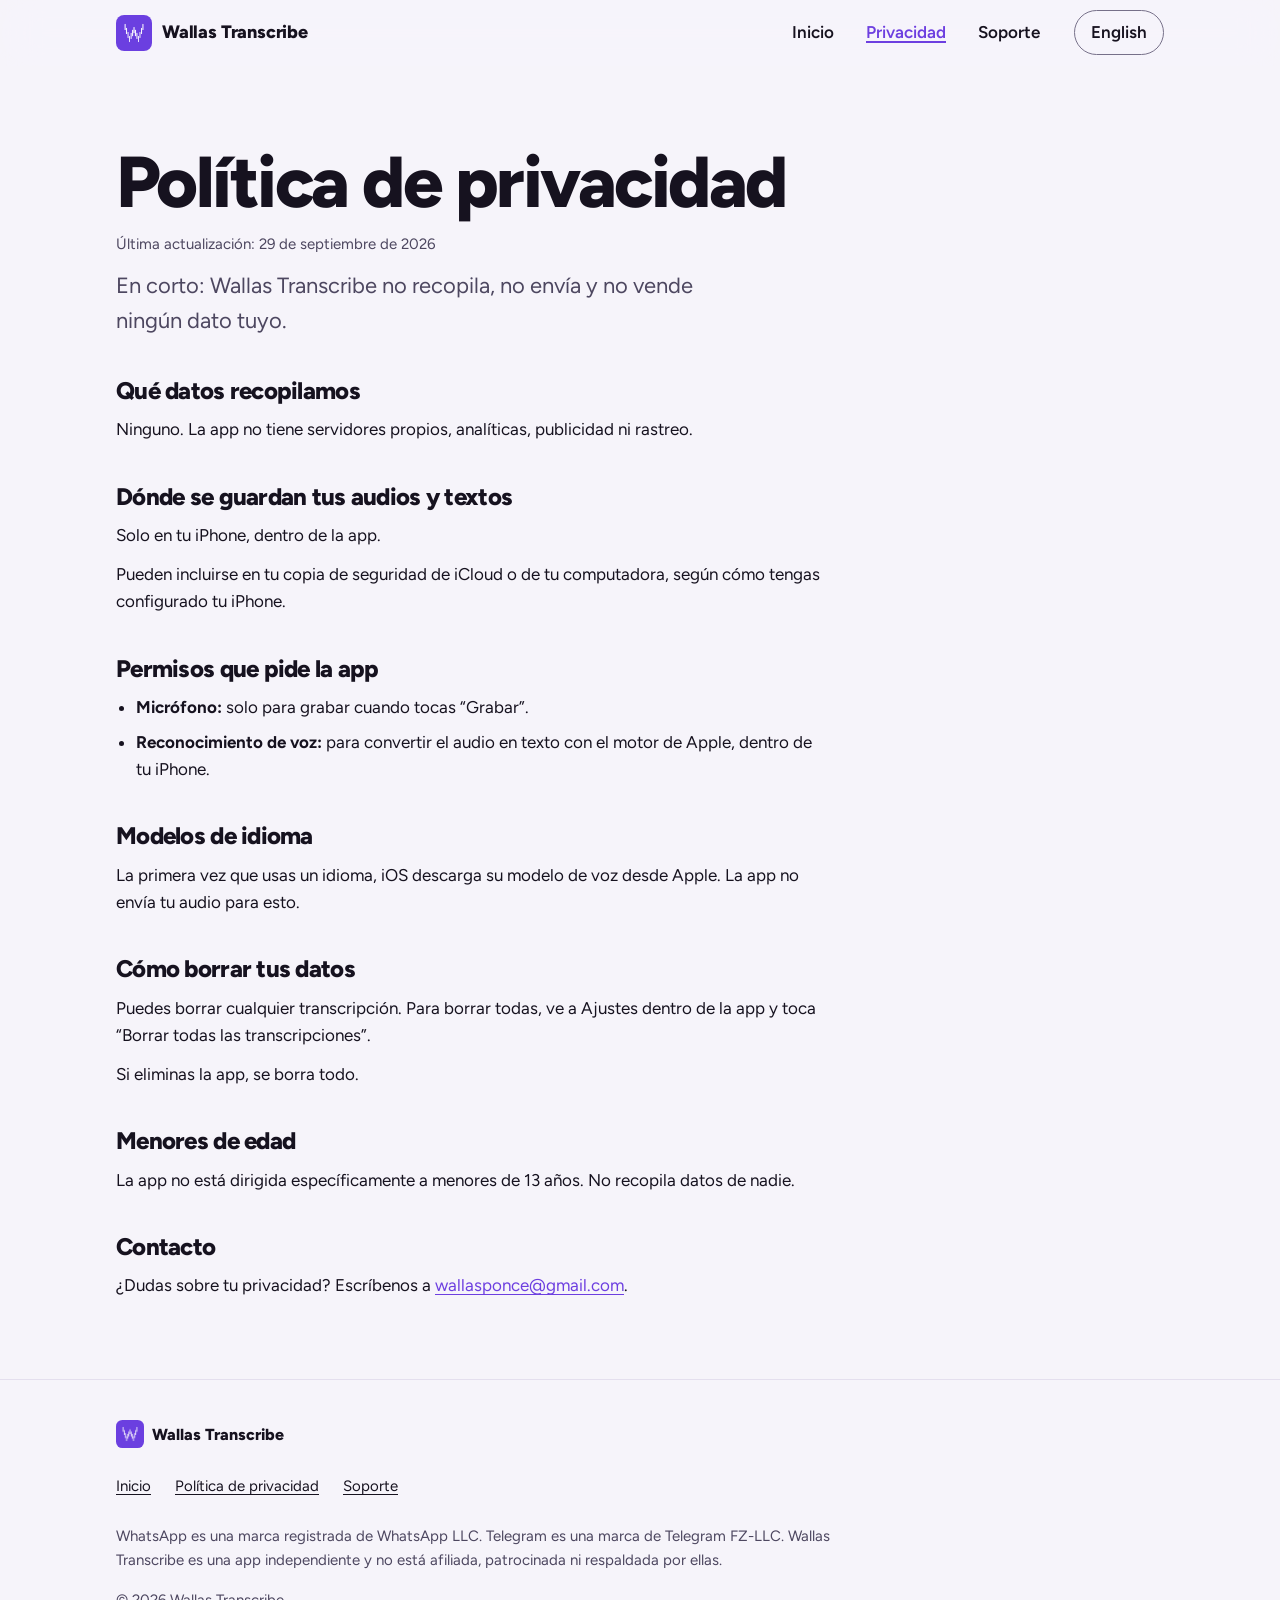
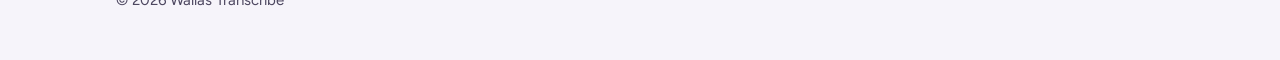
==== privacidad.html @ 0e1b8fcc "Sitio web de Wallas Transcribe Co-Authored-By: Claude Opus 5.5 <noreply@anthropic.com>" ====
<!doctype html>
<html lang="es-MX" data-title-es="Política de privacidad — Wallas Transcribe" data-title-en="Privacy policy — Wallas Transcribe">
<head>
  <meta charset="utf-8">
  <meta name="viewport" content="width=device-width, initial-scale=1">
  <title>Política de privacidad — Wallas Transcribe</title>
  <meta name="description" content="Wallas Transcribe no recopila, no envía y no vende ningún dato. Tus audios y textos se quedan en tu iPhone.">
  <meta name="color-scheme" content="light dark">
  <meta name="theme-color" content="#F6F4FA" media="(prefers-color-scheme: light)">
  <meta name="theme-color" content="#0E0B17" media="(prefers-color-scheme: dark)">
  <link rel="icon" href="icon.png">
  <link rel="apple-touch-icon" href="icon.png">
  <link rel="preconnect" href="https://fonts.googleapis.com">
  <link rel="preconnect" href="https://fonts.gstatic.com" crossorigin>
  <link rel="stylesheet" href="https://fonts.googleapis.com/css2?family=Figtree:wght@400..800&display=swap">
  <link rel="stylesheet" href="styles.css">
  <script src="lang.js"></script>
</head>
<body>
  <a class="skip" href="#contenido"><span class="es">Saltar al contenido</span><span class="en">Skip to content</span></a>

  <header class="site-header">
    <div class="wrap">
      <a class="brand" href="index.html">
        <img src="icon.png" alt="" width="36" height="36">
        Wallas Transcribe
      </a>
      <nav class="nav" aria-label="Principal">
        <a href="index.html"><span class="es">Inicio</span><span class="en">Home</span></a>
        <a href="privacidad.html" aria-current="page"><span class="es">Privacidad</span><span class="en">Privacy</span></a>
        <a href="soporte.html"><span class="es">Soporte</span><span class="en">Support</span></a>
      </nav>
      <button id="lang-toggle" class="lang-btn" type="button" hidden><span class="es" lang="en">English</span><span class="en" lang="es-MX">Español</span></button>
    </div>
  </header>

  <main id="contenido">
    <section>
      <div class="wrap">
        <!-- ESPAÑOL -->
        <article class="prose es">
          <h1>Política de privacidad</h1>
          <p class="note">Última actualización: 29 de septiembre de 2026</p>
          <p class="lead">En corto: Wallas Transcribe no recopila, no envía y no vende ningún dato tuyo.</p>

          <h2>Qué datos recopilamos</h2>
          <p>Ninguno. La app no tiene servidores propios, analíticas, publicidad ni rastreo.</p>

          <h2>Dónde se guardan tus audios y textos</h2>
          <p>Solo en tu iPhone, dentro de la app.</p>
          <p>Pueden incluirse en tu copia de seguridad de iCloud o de tu computadora, según cómo tengas configurado tu iPhone.</p>

          <h2>Permisos que pide la app</h2>
          <ul>
            <li><strong>Micrófono:</strong> solo para grabar cuando tocas “Grabar”.</li>
            <li><strong>Reconocimiento de voz:</strong> para convertir el audio en texto con el motor de Apple, dentro de tu iPhone.</li>
          </ul>

          <h2>Modelos de idioma</h2>
          <p>La primera vez que usas un idioma, iOS descarga su modelo de voz desde Apple. La app no envía tu audio para esto.</p>

          <h2>Cómo borrar tus datos</h2>
          <p>Puedes borrar cualquier transcripción. Para borrar todas, ve a Ajustes dentro de la app y toca “Borrar todas las transcripciones”.</p>
          <p>Si eliminas la app, se borra todo.</p>

          <h2>Menores de edad</h2>
          <p>La app no está dirigida específicamente a menores de 13 años. No recopila datos de nadie.</p>

          <h2>Contacto</h2>
          <p>¿Dudas sobre tu privacidad? Escríbenos a <a href="mailto:wallasponce@gmail.com">wallasponce@gmail.com</a>.</p>
        </article>

        <!-- ENGLISH -->
        <article class="prose en">
          <h1>Privacy policy</h1>
          <p class="note">Last updated: September 29, 2026</p>
          <p class="lead">In short: Wallas Transcribe doesn’t collect, send or sell any of your data.</p>

          <h2>What data we collect</h2>
          <p>None. The app has no servers of its own, no analytics, no ads and no tracking.</p>

          <h2>Where your audio and text are stored</h2>
          <p>Only on your iPhone, inside the app.</p>
          <p>They may be included in your iCloud or computer backup, depending on your iPhone settings.</p>

          <h2>Permissions the app asks for</h2>
          <ul>
            <li><strong>Microphone:</strong> only to record when you tap “Record”.</li>
            <li><strong>Speech recognition:</strong> to turn audio into text with Apple’s engine, on your iPhone.</li>
          </ul>

          <h2>Language models</h2>
          <p>The first time you use a language, iOS downloads its speech model from Apple. The app doesn’t send your audio for this.</p>

          <h2>How to delete your data</h2>
          <p>You can delete any transcription. To delete them all, go to Settings in the app and tap “Delete all transcriptions”.</p>
          <p>If you delete the app, everything is deleted.</p>

          <h2>Children</h2>
          <p>The app is not specifically directed at children under 13. It doesn’t collect data from anyone.</p>

          <h2>Contact</h2>
          <p>Questions about your privacy? Email us at <a href="mailto:wallasponce@gmail.com">wallasponce@gmail.com</a>.</p>
        </article>
      </div>
    </section>
  </main>

  <footer class="site-footer">
    <div class="wrap">
      <p class="foot-brand"><img src="icon.png" alt="" width="28" height="28"> Wallas Transcribe</p>
      <nav aria-label="Pie de página">
        <a href="index.html"><span class="es">Inicio</span><span class="en">Home</span></a>
        <a href="privacidad.html"><span class="es">Política de privacidad</span><span class="en">Privacy policy</span></a>
        <a href="soporte.html"><span class="es">Soporte</span><span class="en">Support</span></a>
      </nav>
      <p class="es">WhatsApp es una marca registrada de WhatsApp LLC. Telegram es una marca de Telegram FZ-LLC. Wallas Transcribe es una app independiente y no está afiliada, patrocinada ni respaldada por ellas.</p>
      <p class="en">WhatsApp is a registered trademark of WhatsApp LLC. Telegram is a trademark of Telegram FZ-LLC. Wallas Transcribe is an independent app and is not affiliated with, sponsored or endorsed by them.</p>
      <p>© 2026 Wallas Transcribe</p>
    </div>
  </footer>
</body>
</html>
---- styles.css ----
/* Wallas Transcribe — estilos compartidos */
:root {
  --accent: #6D3FE0;
  --accent-2: #5A2DCF;
  --on-accent: #FFFFFF;
  --bg: #F6F4FA;
  --surface: #FFFFFF;
  --text: #16121F;
  --muted: #4D4760;
  --line: #E4DFEE;
  --field: #767089;
  --rec: #FF5F7A;
  --tint: rgb(109 63 224 / .1);
  --shadow: 0 1px 2px rgb(22 18 31 / .04), 0 .75rem 2rem -.75rem rgb(60 30 140 / .18);
  --ease: cubic-bezier(.2, .7, .2, 1);
  color-scheme: light dark;
}
@media (prefers-color-scheme: dark) {
  :root {
    --accent: #B69CFF;
    --accent-2: #CBB8FF;
    --on-accent: #0E0B17;
    --bg: #0E0B17;
    --surface: #1A1526;
    --text: #F4F1FA;
    --muted: #C2BBD3;
    --line: #2E2740;
    --field: #8C84A3;
    --tint: rgb(182 156 255 / .14);
    --shadow: 0 1px 2px rgb(0 0 0 / .3), 0 .75rem 2rem -.75rem rgb(0 0 0 / .6);
  }
}

/* Idioma: español por defecto, inglés con el selector */
html:not([data-lang="en"]) .en { display: none !important; }
html[data-lang="en"] .es { display: none !important; }

*, *::before, *::after { box-sizing: border-box; }
html { -webkit-text-size-adjust: 100%; }
@media (prefers-reduced-motion: no-preference) { html { scroll-behavior: smooth; } }
body {
  margin: 0;
  font-family: "Figtree", system-ui, -apple-system, sans-serif;
  font-size: 1.0625rem;
  line-height: 1.6;
  background: var(--bg);
  color: var(--text);
  -webkit-font-smoothing: antialiased;
}
img { max-width: 100%; height: auto; display: block; }
a { color: var(--accent); text-underline-offset: .2em; }
a:hover { text-decoration-thickness: 2px; }
:focus-visible { outline: 3px solid var(--accent); outline-offset: 3px; border-radius: 6px; }

.skip {
  position: absolute; left: 1rem; top: -10rem; z-index: 100;
  background: var(--surface); color: var(--text);
  padding: .75rem 1rem; border-radius: .75rem; font-weight: 700;
}
.skip:focus { top: 1rem; }

.wrap { width: 100%; max-width: 68rem; margin-inline: auto; padding-inline: 1.25rem; }

/* Íconos de línea */
.i { width: 1.5rem; height: 1.5rem; fill: none; stroke: currentColor; stroke-width: 1.75; stroke-linecap: round; stroke-linejoin: round; flex-shrink: 0; }

/* Encabezado */
.site-header { position: relative; z-index: 50; }
.site-header .wrap {
  display: grid; grid-template-columns: 1fr auto; grid-template-areas: "brand lang" "nav nav";
  align-items: center; gap: .25rem 1rem; padding-block: .75rem;
}
.brand {
  grid-area: brand; display: flex; align-items: center; gap: .625rem;
  font-weight: 800; font-size: 1.125rem; letter-spacing: -.01em; color: var(--text); text-decoration: none;
  min-height: 2.75rem; justify-self: start;
}
.brand img { width: 2.25rem; height: 2.25rem; border-radius: 22.5%; }
.nav { grid-area: nav; display: flex; flex-wrap: wrap; align-items: center; gap: 0 1.25rem; }
.nav a {
  display: inline-flex; align-items: center; min-height: 2.75rem; padding-inline: .125rem;
  color: var(--text); text-decoration: none; font-weight: 600;
  text-decoration-line: underline; text-decoration-color: transparent; text-decoration-thickness: 2px;
  transition: color .2s, text-decoration-color .2s;
}
.nav a:hover { color: var(--accent); }
.nav a[aria-current="page"] { color: var(--accent); text-decoration-color: currentColor; }
.lang-btn {
  grid-area: lang;
  font: inherit; font-weight: 600; color: var(--text); background: transparent;
  border: 1.5px solid var(--field); border-radius: 999px;
  padding: .5rem 1rem; min-height: 2.75rem; cursor: pointer;
  transition: border-color .2s, color .2s, background-color .2s;
}
.lang-btn:hover { border-color: var(--accent); color: var(--accent); }
@media (min-width: 48rem) {
  .site-header {
    position: sticky; top: 0;
    background: rgb(246 244 250 / .78);
    -webkit-backdrop-filter: saturate(180%) blur(20px); backdrop-filter: saturate(180%) blur(20px);
    border-bottom: 1px solid transparent; transition: border-color .3s, box-shadow .3s;
  }
  .site-header.scrolled { border-bottom-color: var(--line); }
  .site-header .wrap { display: flex; gap: 2rem; padding-block: .625rem; }
  .nav { margin-left: auto; gap: 0 1.75rem; }
  html { scroll-padding-top: 5.5rem; }
}
@media (min-width: 48rem) and (prefers-color-scheme: dark) {
  .site-header { background: rgb(14 11 23 / .78); }
}

/* Tipografía */
h1, h2, h3 { margin: 0; line-height: 1.1; letter-spacing: -.02em; text-wrap: balance; }
h1 { font-size: clamp(2.5rem, 8vw, 4.5rem); font-weight: 800; line-height: 1.02; letter-spacing: -.035em; }
h2 { font-size: clamp(1.75rem, 5vw, 2.75rem); font-weight: 800; letter-spacing: -.03em; }
h3 { font-size: 1.25rem; font-weight: 700; }
p { margin: 0; text-wrap: pretty; }
.hl { color: var(--accent); }
.lead { font-size: clamp(1.125rem, 2.5vw, 1.375rem); color: var(--muted); max-width: 38rem; }
.eyebrow { font-weight: 700; color: var(--accent); font-size: .875rem; letter-spacing: .08em; text-transform: uppercase; }
.note { font-size: .9375rem; color: var(--muted); }
.stack > * + * { margin-top: 1rem; }
.intro { max-width: 44rem; }
.intro > * + * { margin-top: .75rem; }
.intro .eyebrow + h2 { margin-top: .5rem; }

main section { padding-block: 3.5rem; }
@media (min-width: 48rem) { main section { padding-block: 5rem; } }
.band { background: var(--surface); border-block: 1px solid var(--line); }
.band .card, .band .steps li { background: var(--bg); }

/* Portada */
.hero { position: relative; isolation: isolate; overflow: hidden; padding-top: 1.5rem; }
.hero::before {
  content: ""; position: absolute; inset: 0; z-index: -1; pointer-events: none;
  background:
    radial-gradient(36rem 30rem at 78% 40%, var(--tint), transparent 70%),
    radial-gradient(28rem 20rem at 5% 0%, rgb(255 95 122 / .06), transparent 70%);
}
.hero .wrap { display: grid; gap: 3rem; align-items: center; }
@media (min-width: 48rem) { .hero .wrap { grid-template-columns: 1.3fr 1fr; } }
.badge-link { display: inline-block; border-radius: .6rem; transition: transform .2s var(--ease); }
.badge-link img { height: 3.25rem; width: auto; }
.badge-link:hover { transform: translateY(-2px); }

.chips { list-style: none; padding: 0; display: flex; flex-wrap: wrap; gap: .5rem; }
.hero-text .chips { margin-top: 1.5rem; }
.chips li {
  display: inline-flex; align-items: center; gap: .375rem;
  padding: .375rem .875rem .375rem .625rem; border-radius: 999px;
  background: var(--surface); border: 1px solid var(--line);
  font-size: .9375rem; font-weight: 600;
}
.chips .i { width: 1.125rem; height: 1.125rem; color: var(--accent); stroke-width: 2.5; }

/* Ilustración del iPhone */
.hero-art { position: relative; display: grid; justify-items: center; gap: 1.25rem; }
.phone {
  position: relative; width: min(19rem, 72vw); aspect-ratio: 9 / 19;
  padding: .625rem; border-radius: 3rem; background: #16121F;
  box-shadow: 0 0 0 1px rgb(255 255 255 / .08) inset, 0 2rem 4rem -1.5rem rgb(60 30 140 / .5), 0 0 0 1px var(--line);
}
.screen {
  position: relative; height: 100%; overflow: hidden; border-radius: 2.4rem;
  background: var(--bg); color: var(--text);
  display: flex; flex-direction: column; gap: .875rem;
  padding: 3rem 1.125rem 1.25rem; font-size: .9375rem;
}
.island { position: absolute; top: .625rem; left: 50%; translate: -50% 0; width: 32%; height: 1.5rem; border-radius: 999px; background: #000; }
.status { position: absolute; top: .75rem; inset-inline: 1.5rem; display: flex; justify-content: space-between; align-items: center; font-size: .8125rem; font-weight: 700; }
.batt { width: 1.375rem; height: .6875rem; border: 1.5px solid currentColor; border-radius: .25rem; position: relative; opacity: .8; }
.batt::after { content: ""; position: absolute; inset: 1.5px 5px 1.5px 1.5px; background: currentColor; border-radius: 1px; }
.app-bar { display: flex; align-items: center; gap: .5rem; font-weight: 800; font-size: 1.25rem; letter-spacing: -.02em; }
.app-bar .back { color: var(--accent); font-size: 1.75rem; line-height: 1; font-weight: 400; margin-top: -.2rem; }
.player {
  display: flex; align-items: center; gap: .625rem;
  background: var(--surface); border: 1px solid var(--line); border-radius: 1.125rem; padding: .625rem .75rem;
}
.player .play { width: 2rem; height: 2rem; border-radius: 50%; background: var(--accent); display: grid; place-items: center; flex-shrink: 0; }
.player .play svg { width: 1rem; height: 1rem; fill: var(--on-accent); }
.wave { flex: 1; display: flex; align-items: center; gap: 2px; height: 1.75rem; }
.wave i { flex: 1; height: var(--h); border-radius: 2px; background: var(--accent); }
.time { font-size: .8125rem; font-weight: 600; color: var(--muted); font-variant-numeric: tabular-nums; }
.state { position: relative; height: 1.5rem; font-size: .8125rem; font-weight: 700; }
.state > span { position: absolute; inset: 0 auto 0 0; display: inline-flex; align-items: center; gap: .375rem; }
.state .working { color: var(--muted); visibility: hidden; }
.state .done { color: var(--accent); }
.state .done svg { width: 1rem; height: 1rem; fill: none; stroke: currentColor; stroke-width: 3; stroke-linecap: round; stroke-linejoin: round; }
.meta { font-size: .8125rem; color: var(--muted); margin-top: -.625rem; }
.words { font-size: 1.25rem; line-height: 1.5; font-weight: 500; }
.actions { margin-top: auto; display: flex; gap: .5rem; }
.actions > span { flex: 1; text-align: center; padding: .625rem; border-radius: 999px; background: var(--tint); color: var(--accent); font-weight: 700; font-size: .875rem; }
.hero-icon {
  position: absolute; top: 68%; left: max(0rem, calc(50% - min(19rem, 72vw) / 2 - 2.25rem));
  width: clamp(4rem, 14vw, 5.5rem); border-radius: 22.5%;
  box-shadow: 0 1rem 2rem -.5rem rgb(60 30 140 / .45);
}
.replay {
  display: none; align-items: center; gap: .5rem; min-height: 2.75rem; padding: .5rem 1rem;
  font: inherit; font-size: .9375rem; font-weight: 600; color: var(--muted);
  background: transparent; border: 0; border-radius: 999px; cursor: pointer;
}
.replay .i { width: 1.125rem; height: 1.125rem; }
.replay:hover { color: var(--accent); }

/* Tarjetas y pasos */
.cards {
  list-style: none; padding: 0; margin: 2.5rem 0 0;
  display: grid; gap: 1rem; grid-template-columns: repeat(auto-fit, minmax(min(100%, 17rem), 1fr));
}
.cards-2 { grid-template-columns: repeat(auto-fit, minmax(min(100%, 24rem), 1fr)); }
.card { background: var(--surface); border: 1px solid var(--line); border-radius: 1.5rem; padding: 1.5rem; }
.card h3 { margin-top: 1rem; }
.card p { color: var(--muted); margin-top: .5rem; }
.tile { display: grid; place-items: center; width: 3rem; height: 3rem; border-radius: .875rem; background: var(--tint); color: var(--accent); }
.steps {
  counter-reset: paso; list-style: none; padding: 0; margin: 2.5rem 0 0;
  display: grid; gap: 1rem; grid-template-columns: repeat(auto-fit, minmax(min(100%, 15rem), 1fr));
}
.steps li {
  counter-increment: paso; background: var(--surface); border: 1px solid var(--line);
  border-radius: 1.5rem; padding: 1.5rem; display: flex; flex-direction: column; gap: 1rem;
  font-size: 1.125rem; font-weight: 600;
}
.steps li::before {
  content: counter(paso); display: grid; place-items: center;
  width: 2.5rem; height: 2.5rem; border-radius: 50%;
  background: var(--accent); color: var(--on-accent); font-weight: 800;
}
.rec { display: inline-block; width: .55em; height: .55em; border-radius: 50%; background: var(--rec); margin-right: .45em; vertical-align: .1em; }

.shots { display: grid; grid-template-columns: repeat(3, minmax(0, 1fr)); gap: clamp(.625rem, 3vw, 2rem); margin: 2.5rem auto 0; padding: 0; list-style: none; max-width: 56rem; align-items: start; }
.shots img { border-radius: clamp(.75rem, 3vw, 2.25rem); border: 1px solid var(--line); box-shadow: var(--shadow); }
.shots li:nth-child(2) { position: relative; top: clamp(-2.5rem, -4vw, -1rem); }

/* Privacidad */
.panel {
  position: relative; overflow: hidden;
  background: linear-gradient(135deg, var(--accent), var(--accent-2));
  color: var(--on-accent); border-radius: 2rem; padding: clamp(2rem, 6vw, 4.5rem);
  display: grid; gap: 2rem; align-items: center;
}
@media (min-width: 48rem) { .panel { grid-template-columns: 1fr auto; } }
.panel-text > * + * { margin-top: 1rem; }
.panel .eyebrow, .panel .lead, .panel a { color: inherit; }
.panel .eyebrow { opacity: .85; }
.panel a { display: inline-flex; align-items: center; min-height: 2.75rem; font-weight: 700; }
.panel :focus-visible { outline-color: var(--on-accent); }
.checks { list-style: none; padding: 0; font-size: 1.125rem; }
.checks li { display: flex; gap: .625rem; align-items: flex-start; }
.checks li + li { margin-top: .625rem; }
.checks li::before {
  content: ""; flex-shrink: 0; width: 1.375rem; height: 1.375rem; margin-top: .15rem; border-radius: 50%;
  background: currentColor;
  -webkit-mask: url("data:image/svg+xml,%3Csvg xmlns='http://www.w3.org/2000/svg' viewBox='0 0 24 24' fill='none' stroke='black' stroke-width='2' stroke-linecap='round' stroke-linejoin='round'%3E%3Ccircle cx='12' cy='12' r='10'/%3E%3Cpath d='M7.5 12.5l3 3L16.5 9'/%3E%3C/svg%3E") center / contain no-repeat;
          mask: url("data:image/svg+xml,%3Csvg xmlns='http://www.w3.org/2000/svg' viewBox='0 0 24 24' fill='none' stroke='black' stroke-width='2' stroke-linecap='round' stroke-linejoin='round'%3E%3Ccircle cx='12' cy='12' r='10'/%3E%3Cpath d='M7.5 12.5l3 3L16.5 9'/%3E%3C/svg%3E") center / contain no-repeat;
}
.shield { width: clamp(7rem, 18vw, 12rem); height: auto; fill: none; stroke: currentColor; stroke-width: 1.25; stroke-linecap: round; stroke-linejoin: round; opacity: .9; justify-self: center; }
@media (max-width: 47.99rem) { .shield { display: none; } }

.cta { text-align: center; }
.cta .wrap { display: grid; justify-items: center; gap: 1rem; }
.cta .lead { margin-inline: auto; }
.cta .badge-link { margin-top: .75rem; }
.cta-icon { width: 5.5rem; border-radius: 22.5%; box-shadow: 0 1rem 2rem -.75rem rgb(60 30 140 / .45); margin-bottom: .5rem; }

/* Textos largos */
.prose { max-width: 44rem; }
.prose h2 { font-size: 1.5rem; margin-top: 2.5rem; }
.prose p, .prose ul { margin-top: .75rem; }
.prose ul { padding-left: 1.25rem; }
.prose li + li { margin-top: .5rem; }

/* Preguntas frecuentes */
.faq { display: grid; gap: .75rem; margin-top: 1.5rem; max-width: 48rem; }
.faq details { background: var(--surface); border: 1px solid var(--line); border-radius: 1.25rem; transition: border-color .2s, box-shadow .2s; }
.faq details[open] { border-color: var(--field); box-shadow: var(--shadow); }
.faq summary {
  cursor: pointer; list-style: none; padding: 1.125rem 1.25rem; font-weight: 700; border-radius: 1.25rem;
  display: flex; justify-content: space-between; align-items: center; gap: 1rem; min-height: 2.75rem;
}
.faq summary::-webkit-details-marker { display: none; }
.faq summary::after {
  content: "+"; display: grid; place-items: center; width: 2rem; height: 2rem; border-radius: 50%;
  background: var(--tint); font-size: 1.375rem; line-height: 1; color: var(--accent); flex-shrink: 0;
}
.faq details[open] summary::after { content: "−"; }
.faq details > div { padding: 0 1.25rem 1.25rem; color: var(--muted); }

/* Formulario */
.form { display: grid; gap: 1.25rem; max-width: 36rem; margin-top: 1.5rem; }
.field { display: grid; gap: .375rem; }
.field label { font-weight: 600; }
.field input, .field select, .field textarea {
  font: inherit; color: var(--text); background: var(--surface);
  border: 1.5px solid var(--field); border-radius: .875rem; padding: .75rem 1rem; min-height: 2.75rem; width: 100%;
  transition: border-color .2s, box-shadow .2s;
}
.field input:focus-visible, .field select:focus-visible, .field textarea:focus-visible { border-color: var(--accent); }
.field textarea { min-height: 9rem; resize: vertical; }
.btn {
  display: inline-flex; align-items: center; justify-content: center; justify-self: start;
  min-height: 3rem; padding: .75rem 1.75rem; border-radius: 999px; border: 0; cursor: pointer;
  background: var(--accent); color: var(--on-accent); font: inherit; font-weight: 700; text-decoration: none;
  transition: transform .2s var(--ease), filter .2s;
}
.btn:hover { filter: brightness(1.08); transform: translateY(-1px); }

/* Pie de página */
.site-footer { border-top: 1px solid var(--line); padding-block: 2.5rem 3rem; font-size: .9375rem; color: var(--muted); }
.site-footer .wrap { display: grid; gap: 1rem; }
.foot-brand { display: flex; align-items: center; gap: .5rem; font-weight: 800; color: var(--text); font-size: 1rem; }
.foot-brand img { width: 1.75rem; height: 1.75rem; border-radius: 22.5%; }
.site-footer nav { display: flex; flex-wrap: wrap; gap: 0 1.5rem; }
.site-footer nav a { color: var(--text); display: inline-flex; align-items: center; min-height: 2.75rem; }
.site-footer p { max-width: 48rem; }

/* ——— Animaciones ———
   Solo si la persona no pidió reducir el movimiento (lang.js agrega la clase "anim").
   Ninguna se repite sin fin y la de la portada dura menos de 5 segundos. */
@media (prefers-reduced-motion: no-preference) {
  .anim .reveal {
    opacity: 0; transform: translateY(1.5rem);
    transition: opacity .8s var(--ease), transform .8s var(--ease);
    transition-delay: calc(var(--d, 0) * 90ms);
  }
  .anim .reveal.in { opacity: 1; transform: none; }

  .anim .replay { display: inline-flex; }

  /* Portada: la nota de voz se reproduce y aparece el texto, una sola vez */
  .anim .demo .wave i { background: var(--line); }
  .anim .demo .state .done { visibility: hidden; }
  .anim .demo .words span, .anim .demo .actions { opacity: 0; }

  .anim .demo.play .wave i { animation: bar .5s var(--ease) forwards; animation-delay: calc(.5s + var(--b) * 45ms); }
  .anim .demo.play .state .working { animation: show 1.1s 1.2s; }
  .anim .demo.play .state .working::before {
    content: ""; width: .75rem; height: .75rem; border-radius: 50%;
    border: 2px solid currentColor; border-right-color: transparent; animation: spin .7s linear 2;
  }
  .anim .demo.play .state .done { animation: pop .4s 2.3s var(--ease) both; }
  .anim .demo.play .words span { display: inline-block; animation: word .45s var(--ease) forwards; animation-delay: calc(1.5s + var(--w) * 80ms); }
  .anim .demo.play .actions { animation: rise .5s 3.4s var(--ease) forwards; }

  .anim .rec.in, .anim .in .rec { animation: pulse 1.4s ease-in-out 3; }

  @keyframes bar { 0% { background: var(--line); transform: scaleY(1); } 50% { transform: scaleY(1.35); } 100% { background: var(--accent); transform: scaleY(1); } }
  @keyframes show { 0%, 100% { visibility: visible; } }
  @keyframes spin { to { transform: rotate(1turn); } }
  @keyframes pop { from { visibility: visible; opacity: 0; transform: scale(.8); } to { visibility: visible; opacity: 1; transform: none; } }
  @keyframes word { from { opacity: 0; transform: translateY(.4em); filter: blur(4px); } to { opacity: 1; transform: none; filter: none; } }
  @keyframes rise { from { opacity: 0; transform: translateY(.5rem); } to { opacity: 1; transform: none; } }
  @keyframes pulse { 0%, 100% { box-shadow: 0 0 0 0 rgb(255 95 122 / .55); } 60% { box-shadow: 0 0 0 .4em rgb(255 95 122 / 0); } }
}
@media print { .reveal { opacity: 1 !important; transform: none !important; } }
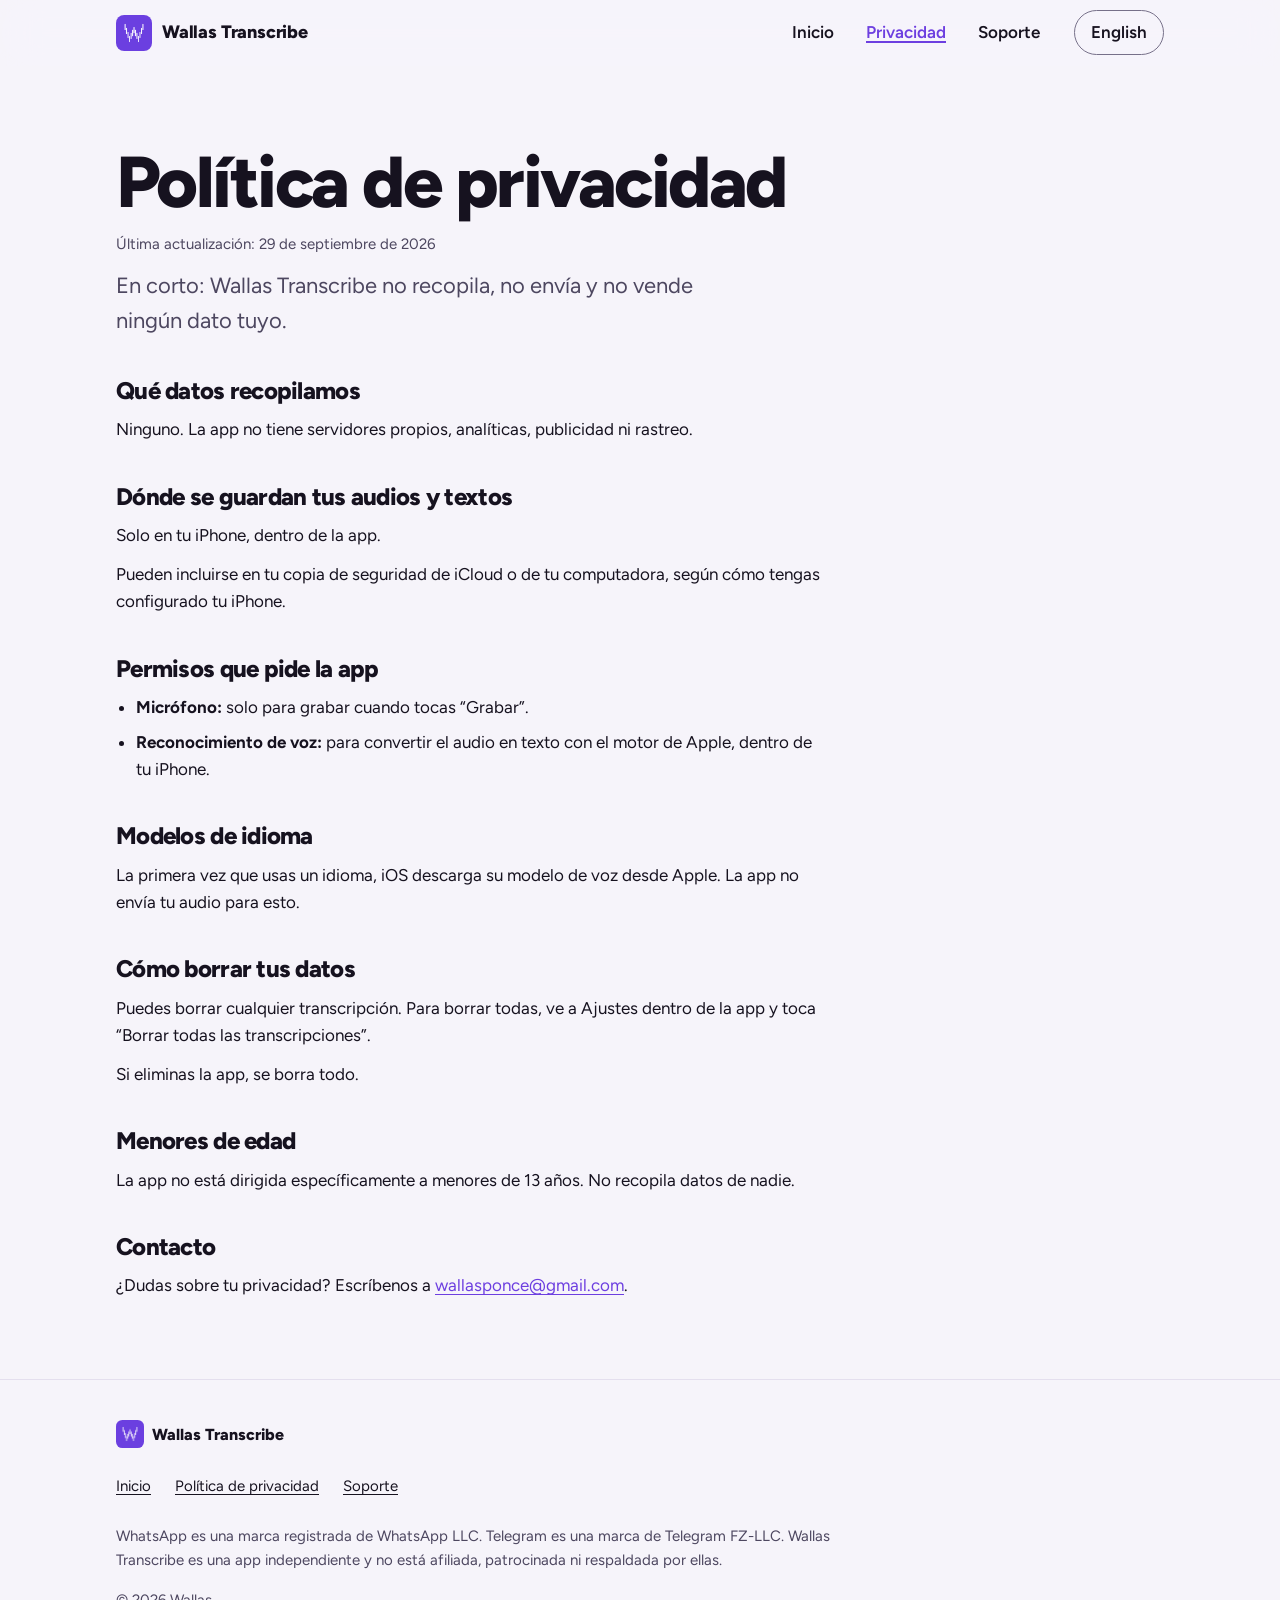
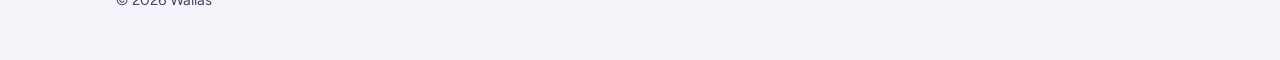
==== commit 916610c3: "Cambia el copyright a © 2026 Wallas Co-Authored-By: Claude Opus 5.5 <noreply@anthropic.com>" ====
--- a/privacidad.html
+++ b/privacidad.html
@@ -1,9 +1,9 @@
 <!doctype html>
-<html lang="es-MX" data-title-es="Política de privacidad — Wallas Transcribe" data-title-en="Privacy policy — Wallas Transcribe">
+<html lang="es-MX" data-title-es="Política de privacidad - Wallas Transcribe" data-title-en="Privacy policy - Wallas Transcribe">
 <head>
   <meta charset="utf-8">
   <meta name="viewport" content="width=device-width, initial-scale=1">
-  <title>Política de privacidad — Wallas Transcribe</title>
+  <title>Política de privacidad - Wallas Transcribe</title>
   <meta name="description" content="Wallas Transcribe no recopila, no envía y no vende ningún dato. Tus audios y textos se quedan en tu iPhone.">
   <meta name="color-scheme" content="light dark">
   <meta name="theme-color" content="#F6F4FA" media="(prefers-color-scheme: light)">
@@ -13,8 +13,8 @@
   <link rel="preconnect" href="https://fonts.googleapis.com">
   <link rel="preconnect" href="https://fonts.gstatic.com" crossorigin>
   <link rel="stylesheet" href="https://fonts.googleapis.com/css2?family=Figtree:wght@400..800&display=swap">
-  <link rel="stylesheet" href="styles.css">
-  <script src="lang.js"></script>
+  <link rel="stylesheet" href="styles.css?v=4">
+  <script src="lang.js?v=4"></script>
 </head>
 <body>
   <a class="skip" href="#contenido"><span class="es">Saltar al contenido</span><span class="en">Skip to content</span></a>
@@ -116,7 +116,7 @@
       </nav>
       <p class="es">WhatsApp es una marca registrada de WhatsApp LLC. Telegram es una marca de Telegram FZ-LLC. Wallas Transcribe es una app independiente y no está afiliada, patrocinada ni respaldada por ellas.</p>
       <p class="en">WhatsApp is a registered trademark of WhatsApp LLC. Telegram is a trademark of Telegram FZ-LLC. Wallas Transcribe is an independent app and is not affiliated with, sponsored or endorsed by them.</p>
-      <p>© 2026 Wallas Transcribe</p>
+      <p>© 2026 Wallas</p>
     </div>
   </footer>
 </body>
--- a/styles.css
+++ b/styles.css
@@ -1,4 +1,4 @@
-/* Wallas Transcribe — estilos compartidos */
+/* Wallas Transcribe - estilos compartidos */
 :root {
   --accent: #6D3FE0;
   --accent-2: #5A2DCF;
@@ -162,34 +162,46 @@
 }
 .screen {
   position: relative; height: 100%; overflow: hidden; border-radius: 2.4rem;
-  background: var(--bg); color: var(--text);
-  display: flex; flex-direction: column; gap: .875rem;
-  padding: 3rem 1.125rem 1.25rem; font-size: .9375rem;
+  background: #0E0B17; color: #F4F1FA; display: flex; flex-direction: column; font-size: .9375rem;
+}
+.app-head {
+  background: #6D3FE0; color: #FFFFFF; padding: 2.75rem 1rem 1rem; border-radius: 0 0 1.5rem 1.5rem;
+  display: flex; flex-direction: column; gap: .375rem;
 }
 .island { position: absolute; top: .625rem; left: 50%; translate: -50% 0; width: 32%; height: 1.5rem; border-radius: 999px; background: #000; }
 .status { position: absolute; top: .75rem; inset-inline: 1.5rem; display: flex; justify-content: space-between; align-items: center; font-size: .8125rem; font-weight: 700; }
-.batt { width: 1.375rem; height: .6875rem; border: 1.5px solid currentColor; border-radius: .25rem; position: relative; opacity: .8; }
+.batt { width: 1.375rem; height: .6875rem; border: 1.5px solid currentColor; border-radius: .25rem; position: relative; opacity: .9; }
 .batt::after { content: ""; position: absolute; inset: 1.5px 5px 1.5px 1.5px; background: currentColor; border-radius: 1px; }
-.app-bar { display: flex; align-items: center; gap: .5rem; font-weight: 800; font-size: 1.25rem; letter-spacing: -.02em; }
-.app-bar .back { color: var(--accent); font-size: 1.75rem; line-height: 1; font-weight: 400; margin-top: -.2rem; }
-.player {
-  display: flex; align-items: center; gap: .625rem;
-  background: var(--surface); border: 1px solid var(--line); border-radius: 1.125rem; padding: .625rem .75rem;
-}
-.player .play { width: 2rem; height: 2rem; border-radius: 50%; background: var(--accent); display: grid; place-items: center; flex-shrink: 0; }
-.player .play svg { width: 1rem; height: 1rem; fill: var(--on-accent); }
-.wave { flex: 1; display: flex; align-items: center; gap: 2px; height: 1.75rem; }
-.wave i { flex: 1; height: var(--h); border-radius: 2px; background: var(--accent); }
-.time { font-size: .8125rem; font-weight: 600; color: var(--muted); font-variant-numeric: tabular-nums; }
-.state { position: relative; height: 1.5rem; font-size: .8125rem; font-weight: 700; }
-.state > span { position: absolute; inset: 0 auto 0 0; display: inline-flex; align-items: center; gap: .375rem; }
-.state .working { color: var(--muted); visibility: hidden; }
-.state .done { color: var(--accent); }
-.state .done svg { width: 1rem; height: 1rem; fill: none; stroke: currentColor; stroke-width: 3; stroke-linecap: round; stroke-linejoin: round; }
-.meta { font-size: .8125rem; color: var(--muted); margin-top: -.625rem; }
-.words { font-size: 1.25rem; line-height: 1.5; font-weight: 500; }
-.actions { margin-top: auto; display: flex; gap: .5rem; }
-.actions > span { flex: 1; text-align: center; padding: .625rem; border-radius: 999px; background: var(--tint); color: var(--accent); font-weight: 700; font-size: .875rem; }
+.nav-row { display: flex; justify-content: space-between; align-items: center; margin-bottom: .375rem; }
+.pill { background: rgb(255 255 255 / .2); border-radius: 999px; padding: .3rem .8rem; font-weight: 600; font-size: .875rem; }
+.dots { display: grid; place-items: center; width: 2rem; height: 2rem; border-radius: 50%; background: rgb(255 255 255 / .2); font-size: .5rem; letter-spacing: .1em; }
+.date { font-size: 1.625rem; font-weight: 800; letter-spacing: -.03em; line-height: 1.1; }
+.meta { font-size: .8125rem; opacity: .92; }
+.player { display: flex; align-items: center; gap: .625rem; background: rgb(0 0 0 / .18); border-radius: 1rem; padding: .625rem .75rem; margin-top: .375rem; }
+.player .play { width: 2.25rem; height: 2.25rem; border-radius: 50%; background: #FFFFFF; display: grid; place-items: center; flex-shrink: 0; }
+.player .play svg { width: 1rem; height: 1rem; fill: #6D3FE0; margin-left: 2px; }
+.pl-body { flex: 1; min-width: 0; display: grid; gap: .25rem; }
+.wave { display: flex; align-items: center; gap: 2px; height: 1.375rem; }
+.wave i { flex: 1; height: var(--h); border-radius: 2px; background: rgb(255 255 255 / .55); }
+.times { display: flex; justify-content: space-between; font-size: .6875rem; font-variant-numeric: tabular-nums; opacity: .92; }
+.body { display: grid; padding: 1.125rem 1rem; }
+.body > * { grid-area: 1 / 1; }
+.working {
+  align-self: start; display: grid; gap: .5rem; visibility: hidden;
+  background: #1A1526; border: 1.5px dashed #7C5CE6; border-radius: 1rem; padding: .75rem .875rem;
+}
+.working .lbl { font-weight: 700; font-size: .875rem; }
+.working .wave i { background: #B69CFF; }
+.words { font-size: 1.3125rem; line-height: 1.55; font-weight: 500; }
+.hlt { background: rgb(109 63 224 / .45); -webkit-box-decoration-break: clone; box-decoration-break: clone; }
+.dock {
+  position: absolute; bottom: 1.25rem; left: 50%; translate: -50% 0;
+  display: flex; align-items: center; gap: 1rem; padding: .3rem 1rem .3rem .3rem;
+  background: #FFFFFF; color: #6D3FE0; border-radius: 999px; box-shadow: 0 .5rem 1.5rem rgb(109 63 224 / .45);
+}
+.dock .pause { display: inline-flex; align-items: center; gap: .375rem; background: #6D3FE0; color: #FFFFFF; border-radius: 999px; padding: .45rem .9rem; font-weight: 700; font-size: .875rem; font-variant-numeric: tabular-nums; }
+.dock svg { width: 1.125rem; height: 1.125rem; fill: none; stroke: currentColor; stroke-width: 2; stroke-linecap: round; stroke-linejoin: round; }
+.dock .pause svg { width: .875rem; height: .875rem; fill: currentColor; stroke: none; }
 .hero-icon {
   position: absolute; top: 68%; left: max(0rem, calc(50% - min(19rem, 72vw) / 2 - 2.25rem));
   width: clamp(4rem, 14vw, 5.5rem); border-radius: 22.5%;
@@ -315,7 +327,7 @@
 .site-footer nav a { color: var(--text); display: inline-flex; align-items: center; min-height: 2.75rem; }
 .site-footer p { max-width: 48rem; }
 
-/* ——— Animaciones ———
+/* --- Animaciones ---
    Solo si la persona no pidió reducir el movimiento (lang.js agrega la clase "anim").
    Ninguna se repite sin fin y la de la portada dura menos de 5 segundos. */
 @media (prefers-reduced-motion: no-preference) {
@@ -328,27 +340,22 @@
 
   .anim .replay { display: inline-flex; }
 
-  /* Portada: la nota de voz se reproduce y aparece el texto, una sola vez */
-  .anim .demo .wave i { background: var(--line); }
-  .anim .demo .state .done { visibility: hidden; }
-  .anim .demo .words span, .anim .demo .actions { opacity: 0; }
-
-  .anim .demo.play .wave i { animation: bar .5s var(--ease) forwards; animation-delay: calc(.5s + var(--b) * 45ms); }
-  .anim .demo.play .state .working { animation: show 1.1s 1.2s; }
-  .anim .demo.play .state .working::before {
-    content: ""; width: .75rem; height: .75rem; border-radius: 50%;
-    border: 2px solid currentColor; border-right-color: transparent; animation: spin .7s linear 2;
-  }
-  .anim .demo.play .state .done { animation: pop .4s 2.3s var(--ease) both; }
-  .anim .demo.play .words span { display: inline-block; animation: word .45s var(--ease) forwards; animation-delay: calc(1.5s + var(--w) * 80ms); }
-  .anim .demo.play .actions { animation: rise .5s 3.4s var(--ease) forwards; }
+  /* Portada: el audio se transcribe y aparece el texto, una sola vez */
+  .anim .demo .working .wave i { background: rgb(182 156 255 / .25); }
+  .anim .demo .hlt { background-color: transparent; }
+  .anim .demo .words .hlt span, .anim .demo .dock { opacity: 0; }
+
+  .anim .demo.play .working { animation: show 1.9s .2s; }
+  .anim .demo.play .working .wave i { animation: fillbar .3s var(--ease) forwards; animation-delay: calc(.45s + var(--b) * 55ms); }
+  .anim .demo.play .words .hlt span { display: inline-block; animation: word .45s var(--ease) forwards; animation-delay: calc(2.1s + var(--w) * 70ms); }
+  .anim .demo.play .hlt { animation: hl .6s 3.4s var(--ease) forwards; }
+  .anim .demo.play .dock { animation: rise .5s 3.5s var(--ease) forwards; }
 
   .anim .rec.in, .anim .in .rec { animation: pulse 1.4s ease-in-out 3; }
 
-  @keyframes bar { 0% { background: var(--line); transform: scaleY(1); } 50% { transform: scaleY(1.35); } 100% { background: var(--accent); transform: scaleY(1); } }
+  @keyframes fillbar { 50% { transform: scaleY(1.35); } to { background: #B69CFF; transform: none; } }
+  @keyframes hl { to { background-color: rgb(109 63 224 / .45); } }
   @keyframes show { 0%, 100% { visibility: visible; } }
-  @keyframes spin { to { transform: rotate(1turn); } }
-  @keyframes pop { from { visibility: visible; opacity: 0; transform: scale(.8); } to { visibility: visible; opacity: 1; transform: none; } }
   @keyframes word { from { opacity: 0; transform: translateY(.4em); filter: blur(4px); } to { opacity: 1; transform: none; filter: none; } }
   @keyframes rise { from { opacity: 0; transform: translateY(.5rem); } to { opacity: 1; transform: none; } }
   @keyframes pulse { 0%, 100% { box-shadow: 0 0 0 0 rgb(255 95 122 / .55); } 60% { box-shadow: 0 0 0 .4em rgb(255 95 122 / 0); } }
